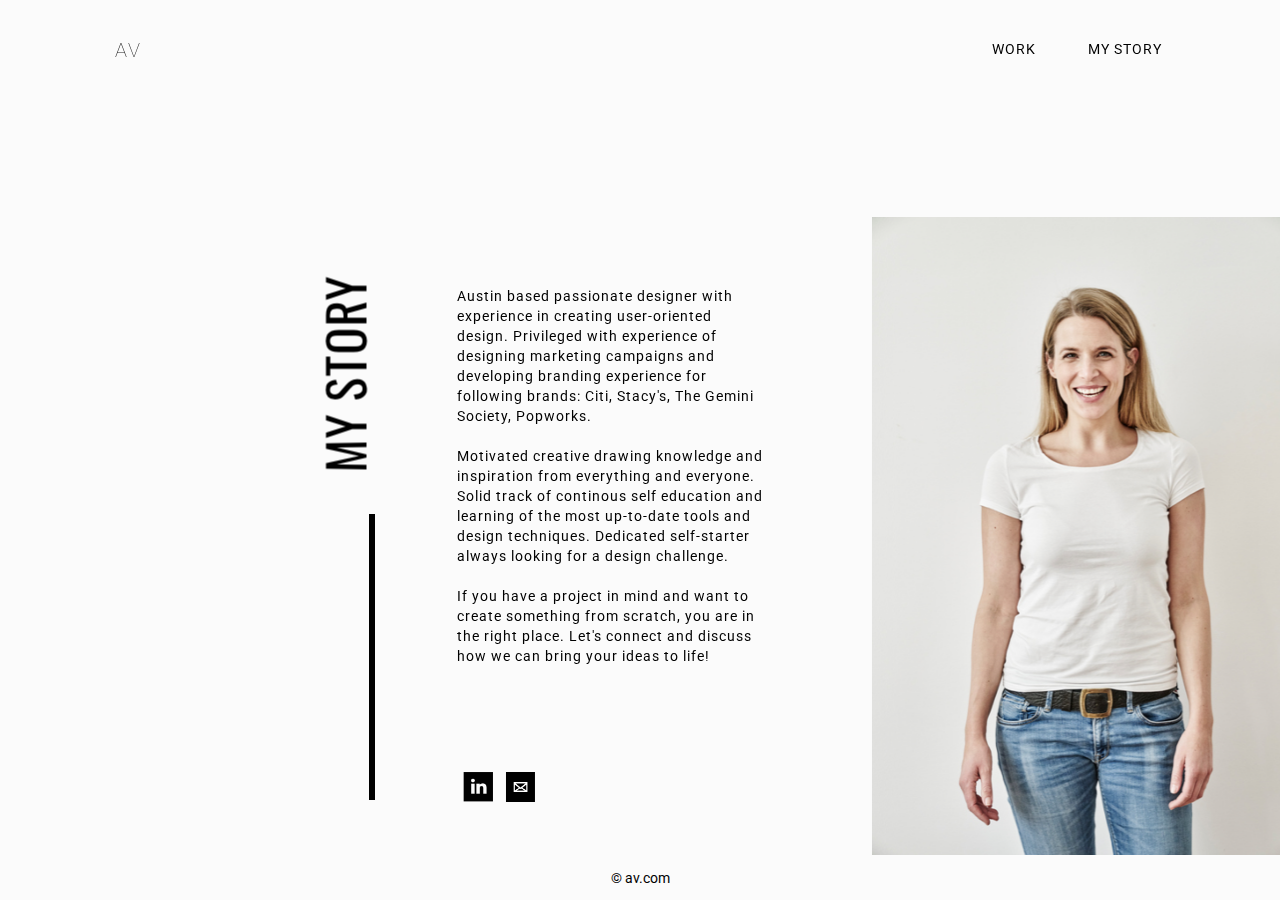
==== index.html @ 0495d0d6 "First Commit - Homepage" ====
<!DOCTYPE html>
<html lang="en" >
<head>
 <meta charset="UTF-8">
 <link rel="stylesheet" type="text/css" href="https://fonts.googleapis.com/css?family=Roboto">
 <link rel="stylesheet" type="text/css" href="https://fonts.googleapis.com/css?family=Oswald">
 <link rel="stylesheet" href="avstyle.css">
</head>
 <div class="header">
  <div id="logo"> AV </div>
  <button class="mystory"><a href="index.html"> MY STORY </a></button>
  <button class="work"><a href="work.html"> WORK </a></button>
 </div>
<body>
 <p id="caption"> MY STORY </p>
 <div class="verticalline"></div>
 <img class="designerphoto" src="sampleimage.png">
 <div class="mainstorytext">
  Austin based passionate designer with experience in creating user-oriented
  design. Privileged with experience of designing marketing campaigns and developing
  branding experience for following brands: Citi, Stacy's, The Gemini Society,
  Popworks.<br><br>
  Motivated creative drawing knowledge and inspiration from everything and everyone.
  Solid track of continous self education and learning of the most up-to-date tools
  and design techniques. Dedicated self-starter always looking for a design
  challenge.<br><br>
  If you have a project in mind and want to create something from scratch, you are
  in the right place. Let's connect and discuss how we can bring your ideas to life!
  </div>
  <button class="connectbuttonlinkedin">
   <a href="https://www.linkedin.com/in/alena-ilchenko-162033105/">
   <img src="linkedin.png" width="30px" height="30px">
   </a>
  </button>
  <button class="connectbuttonemail">
   <a href="mailto: alenauiux@gmail.com">
   <img src="email.png" width="30px" height="30px">
   </a>
  </button>
<div class="footer">
 <p >&copy; av.com</p>
</div>
</body>
</html>
---- avstyle.css ----
/* Common settings across the web-site */
* {
  background-color: #FBFBFB;
  box-sizing: border-box;
  color: #000000;
  font-family: 'Roboto';
  font-size: 14px; }

/* Header Universal Description */
.header {
  top: 0vh;
  height: 5vh;
  position: -webkit-sticky; /* Safari */
  position: sticky; }

/* Footer Universal Description */
.footer {
  position: fixed;
  left: 0;
  bottom: 0;
  width: 100%;
  color: #222222;
  text-align: center;}

/* Body Universal Description */
body {
  margin: 0; }
/* Remove underline from links*/
a {
  text-decoration: none; }

/* Single Static Elements */
#logo {
  background: none;
  border: 0;
  float: left;
  padding-left: 9vw;
  padding-top: 4.2vh;
  font-size: 20px;
  font-weight: lighter;
  letter-spacing: 1.33px;
  color: #222222;
  outline: 0; }

.mystory {
  background: none;
  border: 0;
  padding-right: 9.2vw;
  padding-top: 4.5vh;
  float: right;
  letter-spacing: 1px;
  color: #222222;
  outline: 0; }

.work {
  background: none;
  border: 0;
  padding-right: 3.6%;
  padding-top: 4.5vh;
  float: right;
  letter-spacing: 1px;
  color: #222222;
  outline: 0; }

#caption {
  background: none;
  border: 0;
  position:absolute;
  left: 17.5rem;
  top: 20.5rem;
  transform: rotate(-90deg);
  font-family: 'Oswald';
  font-size: 50px;
  color: #000000;
  letter-spacing: 1px; }

.verticalline {
  border-left: 6px solid;
  position: absolute;
  height: 20.43rem;
  left: 26.35rem;
  top: 36.71rem; }

.mainstorytext {
  width: 21.86rem;
  height: 31.21rem;
  position: absolute;
  left: 32.64rem;
  top: 20.43rem;
  color: #000000;
  letter-spacing: 1px;
  line-height: 20px;
}

.designerphoto {
  border: 0;
  width: 30.36rem;
  height: 45.57rem;
  position: absolute;
  top: 15.5rem;
  left: 62.21rem;
}

.connectbuttonlinkedin {
  border: 0;
  width: 2.14rem;
  height: 2.14rem;
  position: absolute;
  top: 55.07rem;
  left: 32.64rem;
}

.connectbuttonemail {
  border: 0;
  width: 2.14rem;
  height: 2.14rem;
  position: absolute;
  top: 55.07rem;
  left: 35.64rem;
}
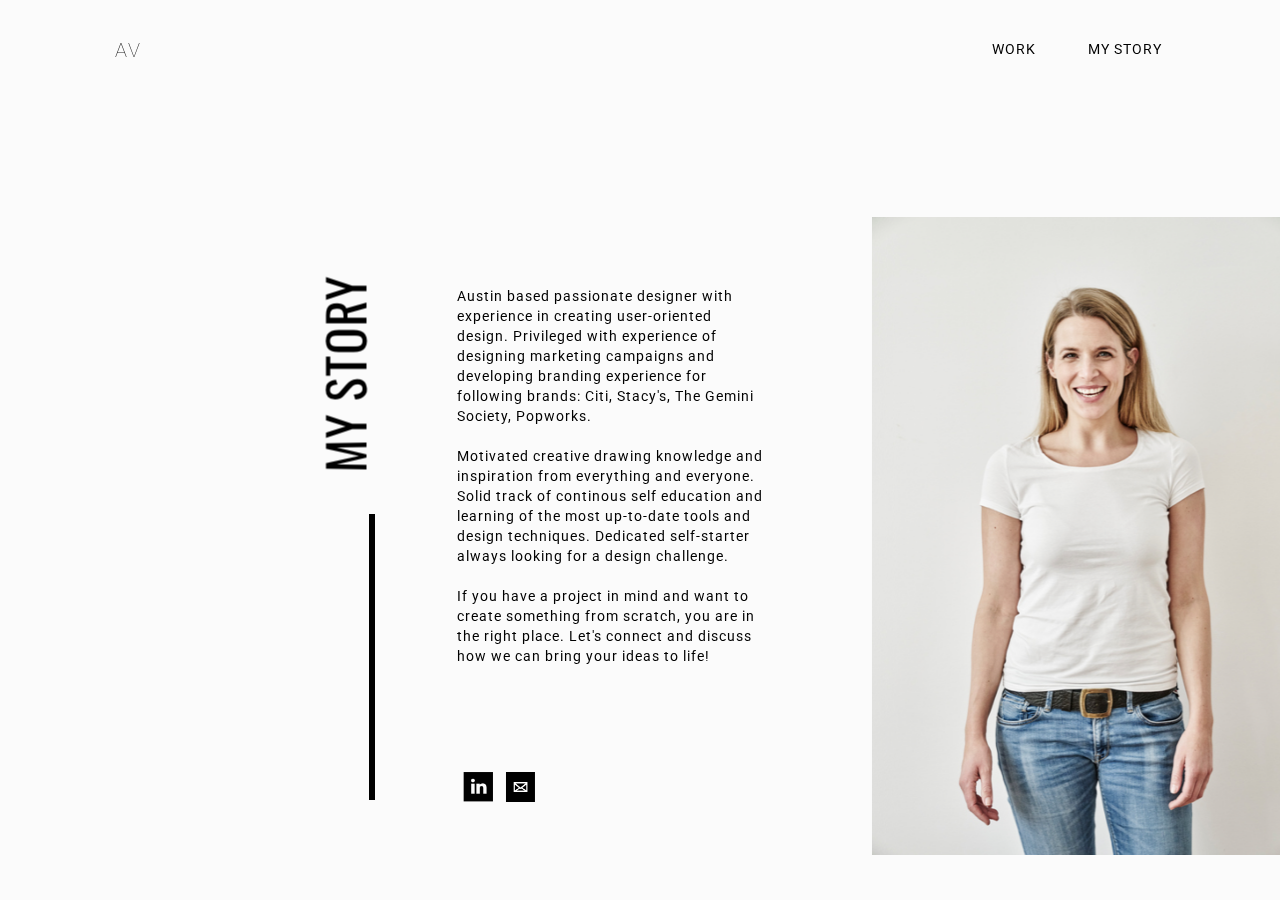
==== commit 2b7459b2: "Initial Desktop mode implementation with no sizing" ====
--- a/index.html
+++ b/index.html
@@ -37,8 +37,5 @@
    <img src="email.png" width="30px" height="30px">
    </a>
   </button>
-<div class="footer">
- <p >&copy; av.com</p>
-</div>
 </body>
 </html>
--- a/avstyle.css
+++ b/avstyle.css
@@ -15,12 +15,11 @@
 
 /* Footer Universal Description */
 .footer {
-  position: fixed;
-  left: 0;
-  bottom: 0;
-  width: 100%;
-  color: #222222;
-  text-align: center;}
+  position: absolute;
+  left: 48.79rem;
+  top: 158.86rem;
+  color: #222222;
+  font-size: 16px; }
 
 /* Body Universal Description */
 body {
@@ -73,6 +72,18 @@
   font-size: 50px;
   color: #000000;
   letter-spacing: 1px; }
+#letstalk {
+  background: none;
+  border: 0;
+  position:absolute;
+  left: 41.64rem;
+  top: 137.29rem;
+  font-family: 'Oswald';
+  font-weight: bold;
+  font-size: 60px;
+  color: #222222;
+  letter-spacing: 1px;
+  text-align: center; }
 
 .verticalline {
   border-left: 6px solid;
@@ -109,6 +120,14 @@
   top: 55.07rem;
   left: 32.64rem;
 }
+.connectbuttonlinkedinwork {
+  border: 0;
+  width: 4.29rem;
+  height: 4.29rem;
+  position: absolute;
+  top: 144.36rem;
+  left: 45.36rem;
+}
 
 .connectbuttonemail {
   border: 0;
@@ -118,3 +137,95 @@
   top: 55.07rem;
   left: 35.64rem;
 }
+.connectbuttonemailwork {
+  border: 0;
+  width: 4.29rem;
+  height: 4.29rem;
+  position: absolute;
+  top: 144.36rem;
+  left: 50.64rem;
+}
+
+.image1 {
+  position: absolute;
+  top: 19.79rem;
+  left: 9.29rem;
+}
+.caption1 {
+  position: absolute;
+  top: 17.79rem;
+  left: 9.29rem;
+  font-size: 20px;
+  color: #222222;
+  letter-spacing: 1px;
+}
+
+.image2 {
+  position: absolute;
+  top: 33.29rem;
+  left: 52.07rem;
+}
+.caption2 {
+  position: absolute;
+  top: 31.21rem;
+  left: 54.79rem;
+  font-size: 20px;
+  color: #222222;
+  letter-spacing: 1px;
+}
+
+.image3 {
+  position: absolute;
+  top: 52.57rem;
+  left: 52.07rem;
+}
+.caption3 {
+  position: absolute;
+  top: 50.5rem;
+  left: 83.14rem;
+  font-size: 20px;
+  color: #222222;
+  letter-spacing: 1px;
+}
+
+.image4 {
+  position: absolute;
+  top: 62.57rem;
+  left: 32.79rem;
+}
+.caption4 {
+  position: absolute;
+  top: 81.14rem;
+  left: 32.79rem;
+  font-size: 20px;
+  color: #222222;
+  letter-spacing: 1px;
+}
+
+.image5 {
+  position: absolute;
+  top: 95.36rem;
+  left: 32.79rem;
+}
+.caption5 {
+  position: absolute;
+  top: 113.93rem;
+  left: 32.79rem;
+  font-size: 20px;
+  color: #222222;
+  letter-spacing: 1px;
+}
+
+.image6 {
+  position: absolute;
+  top: 95.36rem;
+  left: 52.07rem;
+}
+.caption6 {
+  position: absolute;
+  top: 113.93rem;
+  left: 52.07rem;
+  font-size: 20px;
+  color: #222222;
+  letter-spacing: 1px;
+}
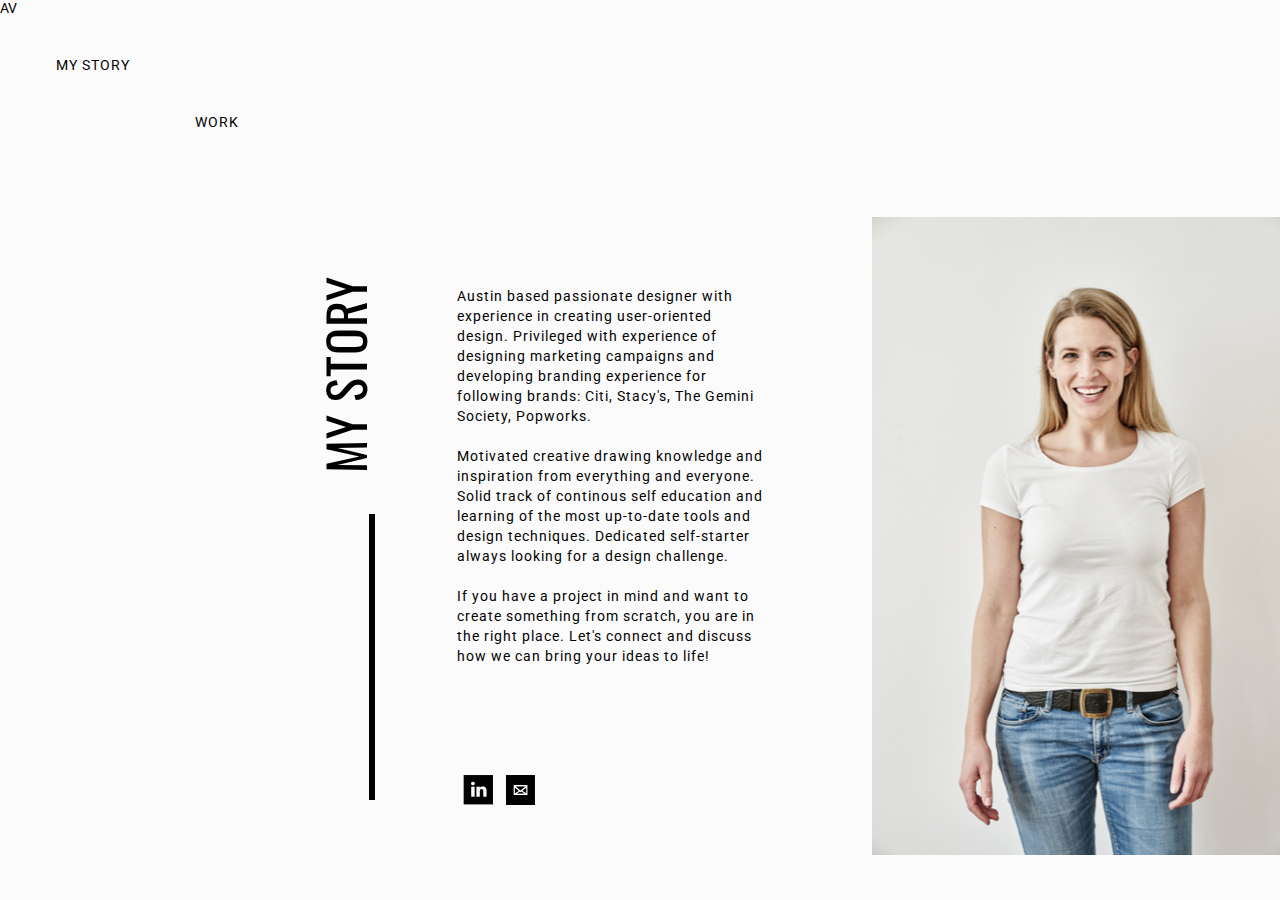
==== commit 89159ea6: "Start working on Grid layout" ====
--- a/index.html
+++ b/index.html
@@ -6,13 +6,15 @@
  <link rel="stylesheet" type="text/css" href="https://fonts.googleapis.com/css?family=Oswald">
  <link rel="stylesheet" href="avstyle.css">
 </head>
+<div class="parent-center">
  <div class="header">
   <div id="logo"> AV </div>
   <button class="mystory"><a href="index.html"> MY STORY </a></button>
   <button class="work"><a href="work.html"> WORK </a></button>
  </div>
 <body>
- <p id="caption"> MY STORY </p>
+
+ <p id="caption">MY&nbsp;STORY</p>
  <div class="verticalline"></div>
  <img class="designerphoto" src="sampleimage.png">
  <div class="mainstorytext">
@@ -37,5 +39,6 @@
    <img src="email.png" width="30px" height="30px">
    </a>
   </button>
+</div>
 </body>
 </html>
--- a/avstyle.css
+++ b/avstyle.css
@@ -9,9 +9,7 @@
 /* Header Universal Description */
 .header {
   top: 0vh;
-  height: 5vh;
-  position: -webkit-sticky; /* Safari */
-  position: sticky; }
+  height: 5vh; }
 
 /* Footer Universal Description */
 .footer {
@@ -28,8 +26,13 @@
 a {
   text-decoration: none; }
 
+.parent-center{
+  clear: left;
+  float: center;
+  position: absolute;
+  left: 0%;}
 /* Single Static Elements */
-#logo {
+.logo {
   background: none;
   border: 0;
   float: left;
@@ -72,7 +75,7 @@
   font-size: 50px;
   color: #000000;
   letter-spacing: 1px; }
-#letstalk {
+.letstalk {
   background: none;
   border: 0;
   position:absolute;
@@ -114,8 +117,8 @@
 
 .connectbuttonlinkedin {
   border: 0;
-  width: 2.14rem;
-  height: 2.14rem;
+  width: 2.9rem;
+  height: 2.9rem;
   position: absolute;
   top: 55.07rem;
   left: 32.64rem;
@@ -131,8 +134,8 @@
 
 .connectbuttonemail {
   border: 0;
-  width: 2.14rem;
-  height: 2.14rem;
+  width: 2.9rem;
+  height: 2.9rem;
   position: absolute;
   top: 55.07rem;
   left: 35.64rem;
@@ -148,6 +151,7 @@
 
 .image1 {
   position: absolute;
+  display: grid;
   top: 19.79rem;
   left: 9.29rem;
 }
